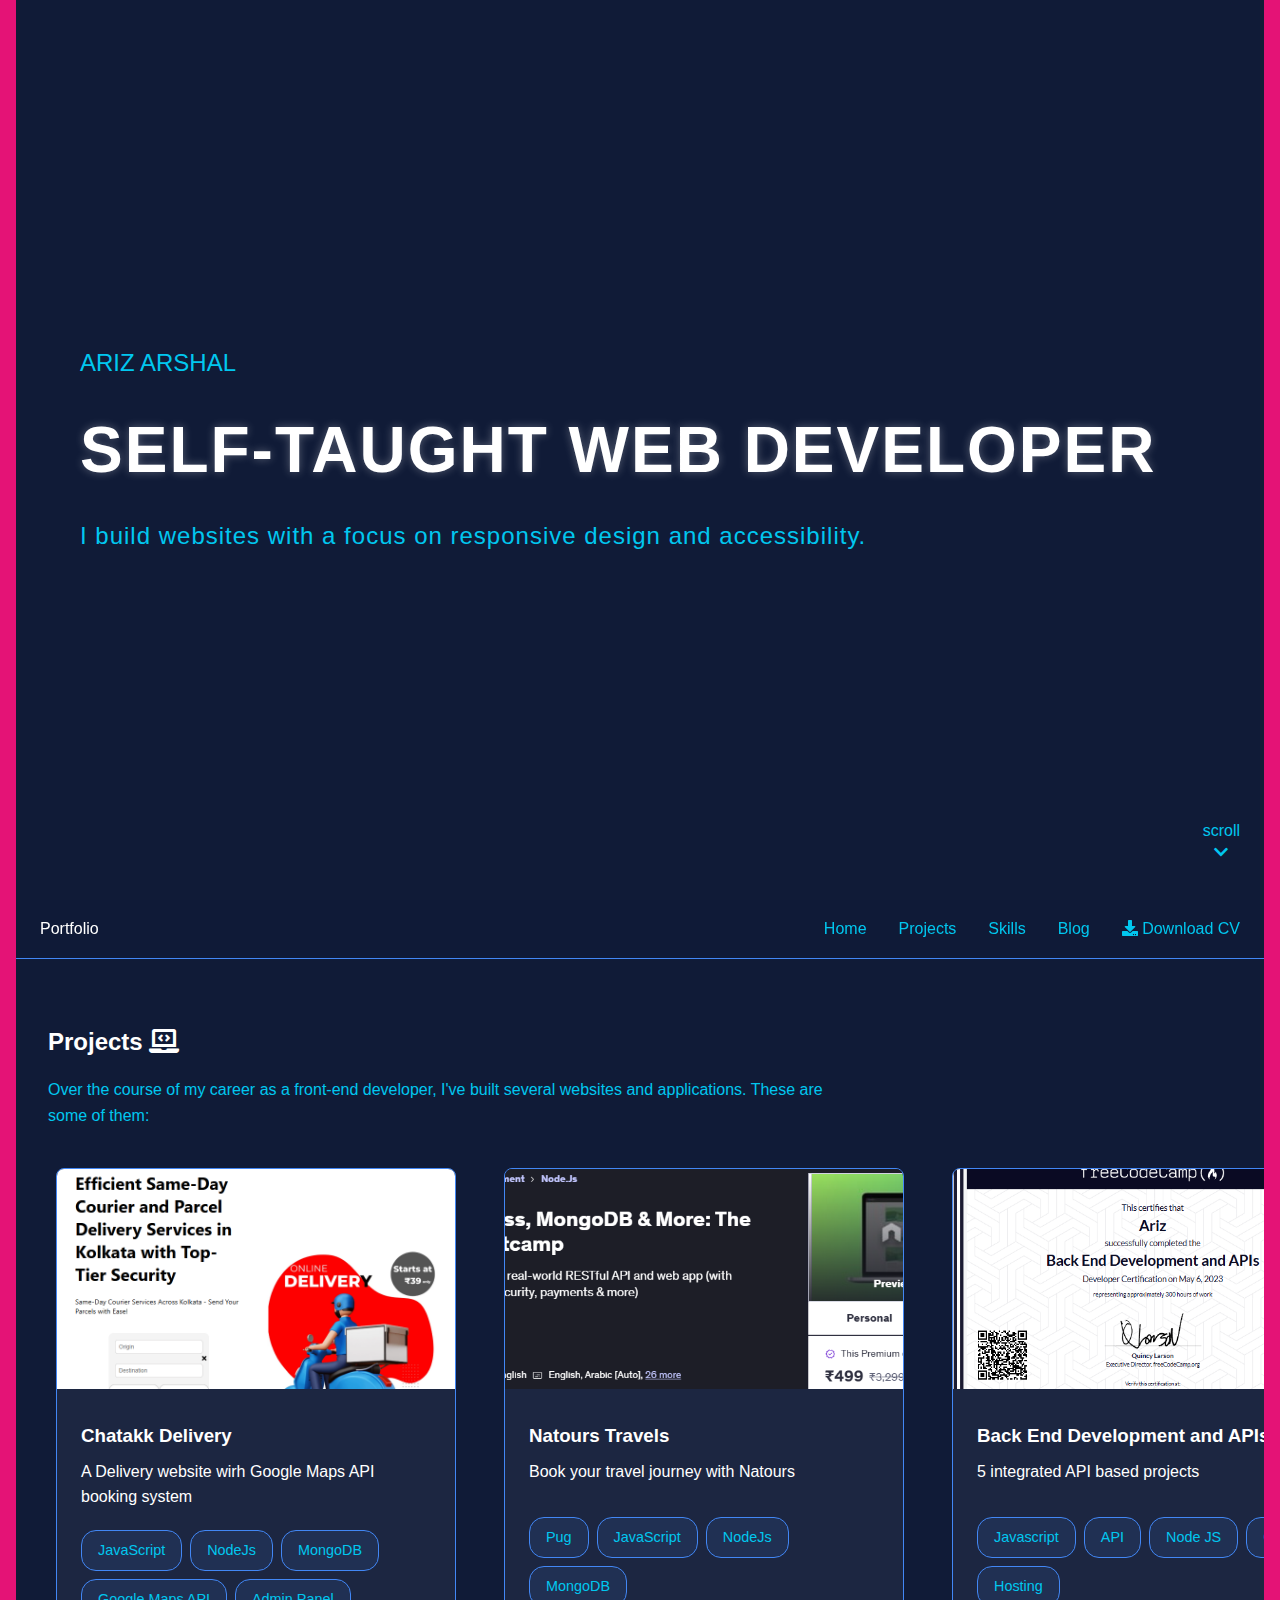
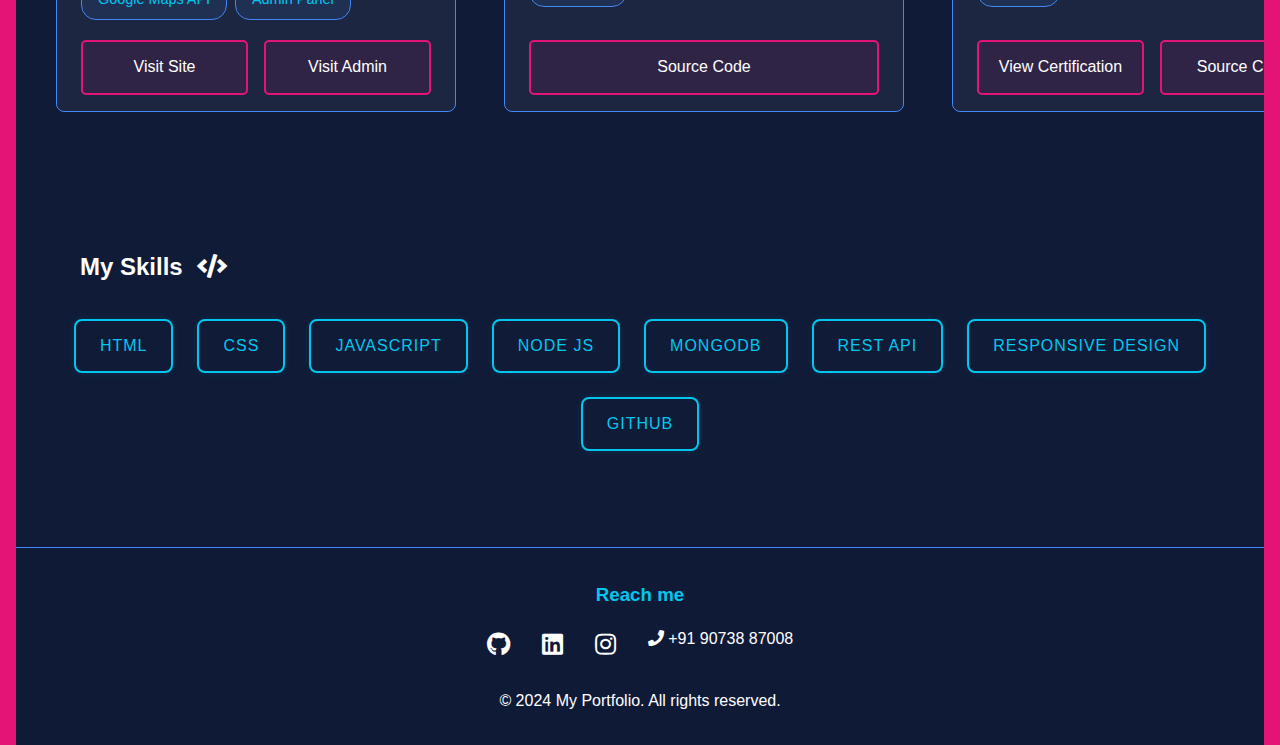
==== index.html @ 85d13f45 "first commit" ====
<!DOCTYPE html>
<html lang="en">
  <head>
    <meta charset="UTF-8" />
    <meta name="viewport" content="width=device-width, initial-scale=1.0" />
    <title>My Portfolio</title>
    <link rel="stylesheet" href="styles.css" />
    <link
      rel="stylesheet"
      href="https://cdnjs.cloudflare.com/ajax/libs/font-awesome/5.15.4/css/all.min.css" />
  </head>
  <body>
    <!-- Hero Section -->
    <section id="home" class="hero">
      <div class="hero-content">
        <span style="color: rgb(1, 199, 239); font-size: 1.5rem"
          >ARIZ ARSHAL</span
        >
        <h1>Self-taught Web Developer</h1>
        <p>
          I build websites with a focus on responsive design and accessibility.
        </p>
      </div>
      <a href="#projects" class="scroll-btn">
        <span>scroll</span>
        <i class="fas fa-chevron-down"></i>
      </a>
    </section>

    <!-- Header Section -->
    <header>
      <nav>
        <div class="logo">Portfolio</div>
        <ul>
          <li><a href="#home">Home</a></li>
          <li><a href="#projects">Projects</a></li>
          <li><a href="#skills">Skills</a></li>
          <li><a href="blog.html" class="blog-btn">Blog</a></li>
          <li><a href="static/ArizArshal_CV.pdf" download class="cv-btn">
            <i class="fas fa-download"></i> Download CV
          </a></li>
        </ul>
      </nav>
    </header>

    <!-- Projects Section -->
    <section id="projects" class="projects">
      <h2>Projects <i class="fas fa-laptop-code"></i></h2>
      <p class="project-subtitle">
        Over the course of my career as a front-end developer, I've built
        several websites and applications. These are some of them:
      </p>
      <div class="project-container">
        <div class="project-grid">
          <!-- First Card -->
          <div class="project-card">
            <img src="static/chatakk.png" alt="Delivery Website" />
            <div class="project-card-content">
              <h3>Chatakk Delivery</h3>
              <p>A Delivery website wirh Google Maps API booking system</p>
              <div class="tech-stack">
                <span>JavaScript</span>
                <span>NodeJs</span>
                <span>MongoDB</span>
                <span>Google Maps API</span>
                <span>Admin Panel</span>
              </div>
              <div class="project-links">
                <a href="https://chatakk.com/" target="_blank">Visit Site</a>
                <a href="https://admin.chatakk.com/" target="_blank">Visit Admin</a>
                <!-- <a href="#" target="_blank">Source Code</a> -->
              </div>
            </div>
          </div>

          <!-- Second Card -->
          <div class="project-card">
            <img src="static/natours.png" alt="Travels Booking Website" />
            <div class="project-card-content">
              <h3>Natours Travels</h3>
              <p>Book your travel journey with Natours</p>
              <div class="tech-stack">
                <span>Pug</span>
                <span>JavaScript</span>
                <span>NodeJs</span>
                <span>MongoDB</span>
              </div>
              <div class="project-links">
                <!-- <a href="#" target="_blank">Visit Site</a> -->
                <a href="https://github.com/arizarshal/Natours--Node-Bootcamp-Project.git" target="_blank">Source Code</a>
              </div>
            </div>
          </div>

          <!-- Third Card -->
          <div class="project-card">
            <img src="static/Freecodecamp Certificate.png" alt="Freecodecamp cerification" />
            <div class="project-card-content">
              <h3>Back End Development and APIs</h3>
              <p>5 integrated API based projects </p>
              <div class="tech-stack">
                <span>Javascript</span>
                <span>API</span>
                <span>Node JS</span>
                <span>Github</span>
                <span>Hosting</span>
              </div>
              <div class="project-links">
                <a href="https://www.freecodecamp.org/certification/arizarshal/back-end-development-and-apis" target="_blank">View Certification</a>
                <a href="https://github.com/arizarshal/fcc-exercise_tracker.git" target="_blank">Source Code</a>
              </div>
            </div>
          </div>

          <!-- Fourth Card -->
          <div class="project-card">
            <img src="static/innovacio.png" alt="Company Website Backend" />
            <div class="project-card-content">
              <h3>Backend and Dashboard</h3>
              <p>
                Real-time Blog post and user management system for the company
              </p>
              <div class="tech-stack">
                <span>Javascript</span>
                <span>NodeJS</span>
                <span>MongoDB</span>
                <span>NginX</span>
                <span>Putty</span>
                <span>Deployment</span>
              </div>
              <div class="project-links">
                <a href="https://www.innovaciotech.com/" target="_blank">Visit Site</a>
                <a href="https://github.com/arizarshal/innovacio_v2.git" target="_blank">Source Code</a>
              </div>
            </div>
          </div>
    </section>

    <!-- Skills Section -->
    <section id="skills" class="skills">
      <h2>My Skills <i class="fas fa-code"></i></h2>
      <div class="skills-grid">
        <button class="skill-btn">HTML</button>
        <button class="skill-btn">CSS</button>
        <button class="skill-btn">JavaScript</button>
        <button class="skill-btn">Node Js</button>
        <button class="skill-btn">MongoDB</button>
        <button class="skill-btn">REST API</button>
        <button class="skill-btn">Responsive Design</button>
        <button class="skill-btn">Github</button>
      </div>
    </section>

    <!-- Remove entire contact section and go straight to footer -->
    <footer>
      <h3>Reach me</h3>
      <div class="footer-socials">
        <a href="https://github.com/arizarshal" target="_blank">
          <i class="fab fa-github"></i>
        </a>
        <a href="https://www.linkedin.com/in/ariz-arshal" target="_blank">
          <i class="fab fa-linkedin"></i>
        </a>
        <a href="https://instagram.com/ariz_marshall" target="_blank">
          <i class="fab fa-instagram"></i>
        </a>
        <div class="phone-container">
          <i class="fas fa-phone"></i>
          <span class="phone-number">+91 90738 87008</span>
        </div>
      </div>
      <p>&copy; 2024 My Portfolio. All rights reserved.</p>
    </footer>
  </body>
</html>
---- styles.css ----
/* Add this at the very top of your CSS file, after the * selector */
html {
  scroll-behavior: smooth;
}

* {
  margin: 0;
  padding: 0;
  box-sizing: border-box;
}


body {
  font-family: Arial, sans-serif;
  line-height: 1.6;
  background-color: rgb(16, 27, 55);
  color: white;
  border-left: 1rem solid rgb(228, 19, 118);
  border-right: 1rem solid rgb(228, 19, 118);
  min-height: 100vh;
}

/* Header Styles */
header {
  background: rgba(16, 27, 55, 0.9);
  backdrop-filter: blur(8px);
  color: white;
  padding: 1rem;
  position: sticky;
  top: 0;
  width: 100%;
  z-index: 1000;
  border-bottom: 1px solid rgb(66, 135, 245);
}

nav {
  display: flex;
  justify-content: space-between;
  align-items: center;
  max-width: 1200px;
  margin: 0 auto;
}

nav ul {
  display: flex;
  list-style: none;
  gap: 2rem;
}

nav ul li a {
  color: rgb(1, 199, 239);
  text-decoration: none;
  padding: 0.5rem 0;
  position: relative;
  transition: all 0.3s ease;
}

nav ul li a::after {
  content: '';
  position: absolute;
  bottom: 0;
  left: 0;
  width: 100%;
  height: 2px;
  background-color: rgb(228, 19, 118);
  transform: scaleX(0);
  transition: transform 0.3s ease;
  box-shadow: 0 0 5px rgb(228, 19, 118);
}

nav ul li a:hover {
  color: white;
  transform: translateY(3px);
}

nav ul li a:hover::after {
  transform: scaleX(1);
}

nav ul li a:hover {
  color: white;
}

/* Hero Section */
.hero {
  background: rgb(16, 27, 55);
  height: 100vh;
  display: flex;
  flex-direction: column;
  justify-content: center;
  padding: 0 4rem;
}

.hero-content {
  display: flex;
  flex-direction: column;
  gap: 1rem;
}

.hero h1 {
  color: white;
  font-size: 4rem;
  text-transform: uppercase;
  letter-spacing: 2px;
  margin: 0;
  padding: 0;
  position: relative;
  text-shadow: 0 0 10px rgba(255, 255, 255, 0.3);
  border: none;
  height: auto;
}

.hero h1::after {
  content: 'Self-taught Front End Developer';
  position: absolute;
  left: 2px;
  top: 2px;
  color: rgb(228, 19, 118);
  z-index: -1;
}

.hero p {
  color: rgb(1, 199, 239);
  font-size: 1.5rem;
  max-width: 800px;
  text-transform: none;
  letter-spacing: 1px;
}

.scroll-btn {
  position: absolute;
  right: 40px;
  bottom: 40px;
  display: flex;
  flex-direction: column;
  align-items: center;
  text-decoration: none;
  color: rgb(1, 199, 239);
  transition: all 0.3s ease;
}

.scroll-btn:hover {
  color: white;
}

/* Footer */
footer {
  background: rgba(16, 27, 55, 0.9);
  border-top: 1px solid rgb(66, 135, 245);
  padding: 2rem;
  text-align: center;
}

footer h3 {
  color: rgb(1, 199, 239);
  margin-bottom: 1rem;
}

.footer-socials {
  display: flex;
  justify-content: center;
  gap: 2rem;
  margin-bottom: 1.5rem;
}

.footer-socials a {
  color: white;
  font-size: 1.5rem;
  transition: all 0.3s ease;
}

.footer-socials a:hover {
  color: rgb(228, 19, 118);
  transform: translateY(-3px);
}


/* Projects Section */
.projects {
  padding: 4rem 2rem;
}

.project-subtitle {
  color: rgb(1, 199, 239);
  margin: 1rem 0 2rem;
  max-width: 800px;
}

.project-container {
  overflow-x: auto;
  padding: 1rem 0;
  margin: 0 -2rem;
  padding: 0 2rem;
}

.project-grid {
  display: flex;
  gap: 3rem;
  padding: 0.5rem;
  min-width: min-content;
}

.project-card {
  background: rgba(255, 255, 255, 0.05);
  border: 1px solid rgb(66, 135, 245);
  border-radius: 8px;
  overflow: hidden;
  transition: all 0.3s ease;
  width: 400px;
  flex-shrink: 0;
}

.project-card img {
  width: 100%;
  height: 220px;
  object-fit: cover;
}

.project-card-content {
  padding: 1.5rem;
  height: calc(100% - 220px);
  display: flex;
  flex-direction: column;
}

.project-card h3 {
  margin-bottom: 0.5rem;
}

.project-card p {
  margin-bottom: 1rem;
}

.tech-stack {
  margin: auto 0 1rem;
  display: flex;
  flex-wrap: wrap;
  gap: 0.5rem;
}

.tech-stack span {
  background: rgba(66, 135, 245, 0.1);
  color: rgb(1, 199, 239);
  padding: 0.5rem 1rem;
  border-radius: 15px;
  font-size: 0.9rem;
  border: 1px solid rgb(66, 135, 245);
  transition: all 0.3s ease;
}

.tech-stack span:hover {
  background: rgba(228, 19, 118, 0.1);
  border-color: rgb(228, 19, 118);
  transform: translateY(-2px);
  box-shadow: 0 0 10px rgba(228, 19, 118, 0.2);
}

/* Project card buttons */
.project-links {
  margin-top: auto;
  display: flex;
  gap: 1rem;
}

.project-links a {
  padding: 0.8rem 1.2rem;
  background: rgba(228, 19, 118, 0.1);
  border: 2px solid rgb(228, 19, 118);
  border-radius: 5px;
  color: white;
  text-decoration: none;
  transition: all 0.3s ease;
  text-align: center;
  flex: 1;
}

.project-links a:hover {
  background: rgb(228, 19, 118);
  transform: translateY(-2px);
  box-shadow: 0 0 15px rgba(228, 19, 118, 0.3);
}

/* Skills buttons */
.skill-btn {
  padding: 1rem 1.5rem;
  background: transparent;
  border: 2px solid rgb(1, 199, 239);
  color: rgb(1, 199, 239);
  border-radius: 8px;
  font-size: 1rem;
  cursor: pointer;
  transition: all 0.3s ease;
  text-transform: uppercase;
  letter-spacing: 1px;
  box-shadow: 0 0 10px rgba(1, 199, 239, 0.1);
}

.skill-btn:hover {
  background: rgba(1, 199, 239, 0.1);
  transform: translateY(-3px);
  box-shadow: 0 0 20px rgba(1, 199, 239, 0.3);
  color: white;
}

.skills-grid {
  display: flex;
  flex-wrap: wrap;
  gap: 1.5rem;
  justify-content: center;
  padding: 2rem 0;
}

.skills {
  padding: 4rem 2rem;
}

.skills h2 {
  margin-left: 2rem;
  /* Matches the Projects section title margin */
  color: rgb(255, 255, 255);
}

.skills h2 i {
  margin-left: 0.5rem;
  color: rgb(255, 255, 255);
}
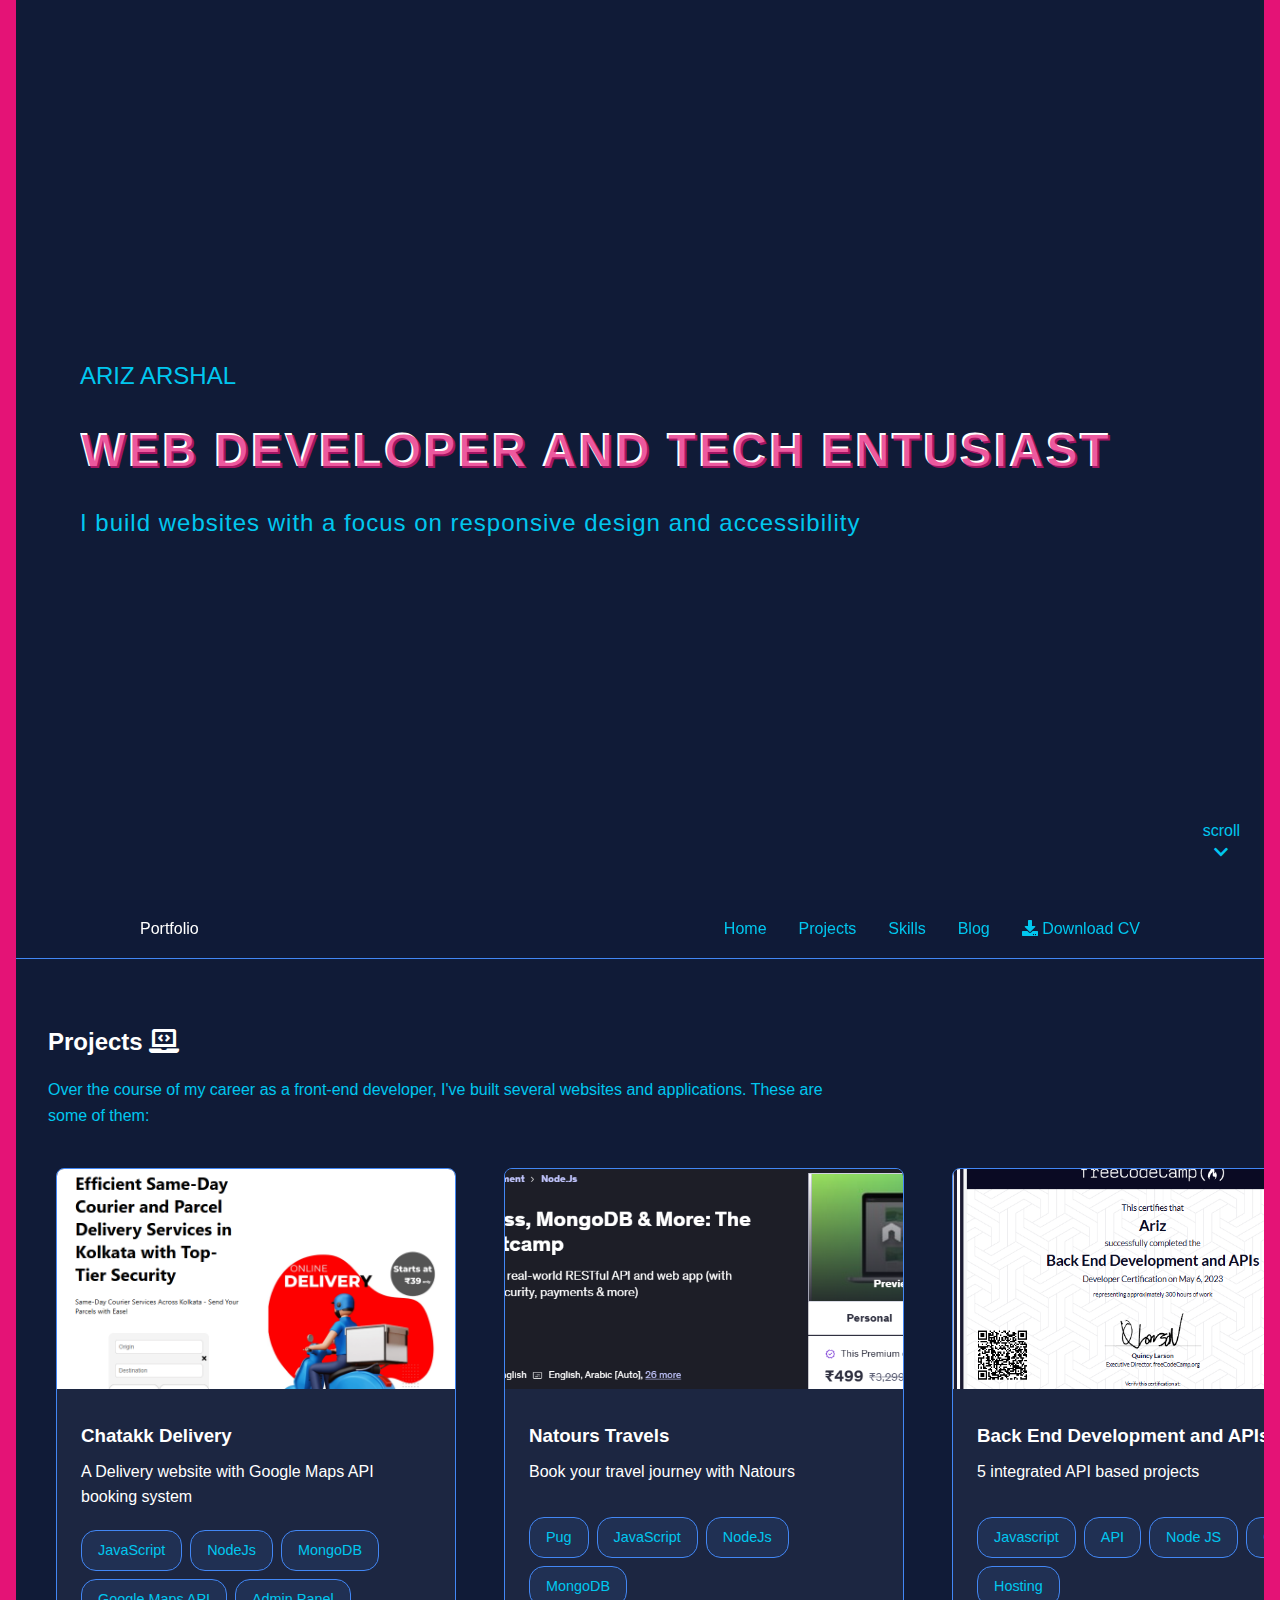
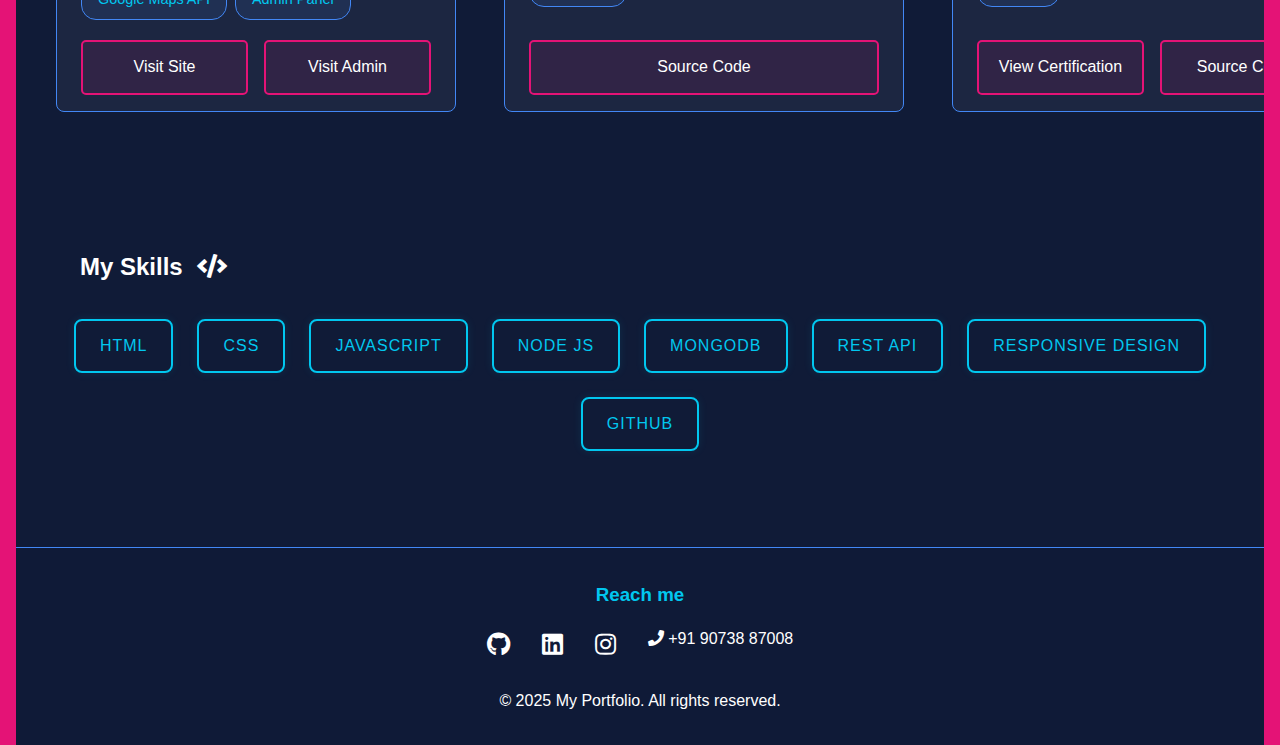
==== commit 0a2792f8: "resolved mobile view and offset of hero section" ====
--- a/index.html
+++ b/index.html
@@ -13,13 +13,9 @@
     <!-- Hero Section -->
     <section id="home" class="hero">
       <div class="hero-content">
-        <span style="color: rgb(1, 199, 239); font-size: 1.5rem"
-          >ARIZ ARSHAL</span
-        >
-        <h1>Self-taught Web Developer</h1>
-        <p>
-          I build websites with a focus on responsive design and accessibility.
-        </p>
+        <span style="color: rgb(1, 199, 239); font-size: 1.5rem">ARIZ ARSHAL</span>
+        <h1 class="typewriter">Web developer and tech entusiast</h1>
+        <p>I build websites with a focus on responsive design and accessibility</p>
       </div>
       <a href="#projects" class="scroll-btn">
         <span>scroll</span>
@@ -31,7 +27,11 @@
     <header>
       <nav>
         <div class="logo">Portfolio</div>
-        <ul>
+        <div class="menu-toggle">
+          <i class="fas fa-bars"></i>
+          <i class="fas fa-times"></i>
+        </div>
+        <ul class="nav-links">
           <li><a href="#home">Home</a></li>
           <li><a href="#projects">Projects</a></li>
           <li><a href="#skills">Skills</a></li>
@@ -57,7 +57,7 @@
             <img src="static/chatakk.png" alt="Delivery Website" />
             <div class="project-card-content">
               <h3>Chatakk Delivery</h3>
-              <p>A Delivery website wirh Google Maps API booking system</p>
+              <p>A Delivery website with Google Maps API booking system</p>
               <div class="tech-stack">
                 <span>JavaScript</span>
                 <span>NodeJs</span>
@@ -169,7 +169,24 @@
           <span class="phone-number">+91 90738 87008</span>
         </div>
       </div>
-      <p>&copy; 2024 My Portfolio. All rights reserved.</p>
+      <p>&copy; 2025 My Portfolio. All rights reserved.</p>
     </footer>
+    <script>
+        const menuToggle = document.querySelector('.menu-toggle');
+        const navLinks = document.querySelector('.nav-links');
+    
+        menuToggle.addEventListener('click', () => {
+          menuToggle.classList.toggle('active');
+          navLinks.classList.toggle('active');
+        });
+    
+        // Close menu when clicking a link
+        document.querySelectorAll('.nav-links a').forEach(link => {
+          link.addEventListener('click', () => {
+            menuToggle.classList.remove('active');
+            navLinks.classList.remove('active');
+          });
+        });
+      </script>
   </body>
 </html>
--- a/styles.css
+++ b/styles.css
@@ -37,13 +37,14 @@
   display: flex;
   justify-content: space-between;
   align-items: center;
-  max-width: 1200px;
+  max-width: 1000px;
   margin: 0 auto;
 }
 
 nav ul {
   display: flex;
   list-style: none;
+  /* gap: min(2rem, 10%); */
   gap: 2rem;
 }
 
@@ -60,6 +61,7 @@
   position: absolute;
   bottom: 0;
   left: 0;
+  /* This should always be 100% */
   width: 100%;
   height: 2px;
   background-color: rgb(228, 19, 118);
@@ -97,26 +99,85 @@
   gap: 1rem;
 }
 
+.typewriter {
+  overflow: hidden;
+  border-right: 3px solid rgb(228, 19, 118);
+  white-space: nowrap;
+  margin: 0;
+  animation:
+    typing 3.5s steps(40, end),
+    blink-caret 0.75s step-end infinite;
+}
+
+@keyframes typing {
+  from {
+    width: 0
+  }
+
+  to {
+    width: 100%
+  }
+}
+
+@keyframes blink-caret {
+
+  from,
+  to {
+    border-color: transparent
+  }
+
+  50% {
+    border-color: rgb(228, 19, 118)
+  }
+}
+
+/* Update existing hero h1 styles */
 .hero h1 {
   color: white;
-  font-size: 4rem;
+  font-size: 3rem;
   text-transform: uppercase;
   letter-spacing: 2px;
   margin: 0;
   padding: 0;
   position: relative;
-  text-shadow: 0 0 10px rgba(255, 255, 255, 0.3);
+  text-shadow: none;
   border: none;
   height: auto;
+  z-index: 1;
+  width: 100%;
+  /* Added for typewriter effect */
+}
+
+/* Adjust for mobile */
+@media screen and (max-width: 768px) {
+  .typewriter {
+    white-space: normal;
+    border-right: none;
+    animation: typing 3.5s steps(40, end);
+  }
 }
 
 .hero h1::after {
-  content: 'Self-taught Front End Developer';
+  content: 'Web developer and tech entusiast';
   position: absolute;
   left: 2px;
   top: 2px;
   color: rgb(228, 19, 118);
-  z-index: -1;
+  z-index: 0;
+  /* Changed from -1 to 0 */
+  width: 100%;
+  text-shadow: none;
+  opacity: 0.7;
+  font-size: inherit;
+  text-transform: uppercase;
+  letter-spacing: inherit;
+}
+
+@media screen and (max-width: 768px) {
+  .hero h1::after {
+    left: 2px;
+    top: 2px;
+  }
 }
 
 .hero p {
@@ -323,4 +384,144 @@
 .skills h2 i {
   margin-left: 0.5rem;
   color: rgb(255, 255, 255);
+}
+
+
+/* Responsive Design */
+@media screen and (max-width: 768px) {
+
+  /* Header/Navigation */
+  nav {
+    flex-direction: column;
+    gap: 1rem;
+    padding: 1rem;
+  }
+
+  nav ul {
+    flex-direction: column;
+    align-items: center;
+    gap: 1rem;
+  }
+
+  /* Hero Section */
+  .hero {
+    padding: 2rem;
+    text-align: center;
+    height: auto;
+    min-height: 100vh;
+  }
+
+  .hero h1 {
+    font-size: 2.5rem;
+  }
+
+  .hero p {
+    font-size: 1.2rem;
+  }
+
+  /* Projects Section */
+  .project-container {
+    margin: 0;
+    padding: 0 1rem;
+  }
+
+  .project-card {
+    width: 300px;
+  }
+
+  .project-card img {
+    height: 180px;
+  }
+
+  .tech-stack {
+    justify-content: center;
+  }
+
+  .project-links {
+    flex-direction: column;
+  }
+
+  /* Skills Section */
+  .skills {
+    padding: 2rem 1rem;
+  }
+
+  .skills-grid {
+    gap: 1rem;
+  }
+
+  .skill-btn {
+    padding: 0.8rem 1.2rem;
+    width: 45%;
+  }
+
+  /* Footer */
+  .footer-socials {
+    flex-wrap: wrap;
+    gap: 1.5rem;
+  }
+
+  /* Body borders */
+  body {
+    border-left: 0.5rem solid rgb(228, 19, 118);
+    border-right: 0.5rem solid rgb(228, 19, 118);
+  }
+}
+
+/* Extra small devices */
+@media screen and (max-width: 480px) {
+  .hero h1 {
+    font-size: 2rem;
+  }
+
+  .project-card {
+    width: 280px;
+  }
+
+  .skill-btn {
+    width: 100%;
+  }
+}
+
+
+/* Add these new styles */
+.menu-toggle {
+  display: none;
+  cursor: pointer;
+  font-size: 1.5rem;
+  color: rgb(1, 199, 239);
+}
+
+.menu-toggle .fa-times {
+  display: none;
+}
+
+/* Update media query */
+@media screen and (max-width: 768px) {
+  .menu-toggle {
+    display: block;
+    position: absolute;
+    right: 2rem;
+    top: 1rem;
+  }
+
+  .nav-links {
+    display: none;
+    width: 100%;
+    text-align: center;
+    padding: 1rem 0;
+  }
+
+  .nav-links.active {
+    display: flex;
+  }
+
+  .menu-toggle.active .fa-bars {
+    display: none;
+  }
+
+  .menu-toggle.active .fa-times {
+    display: block;
+    color: rgb(228, 19, 118);
+  }
 }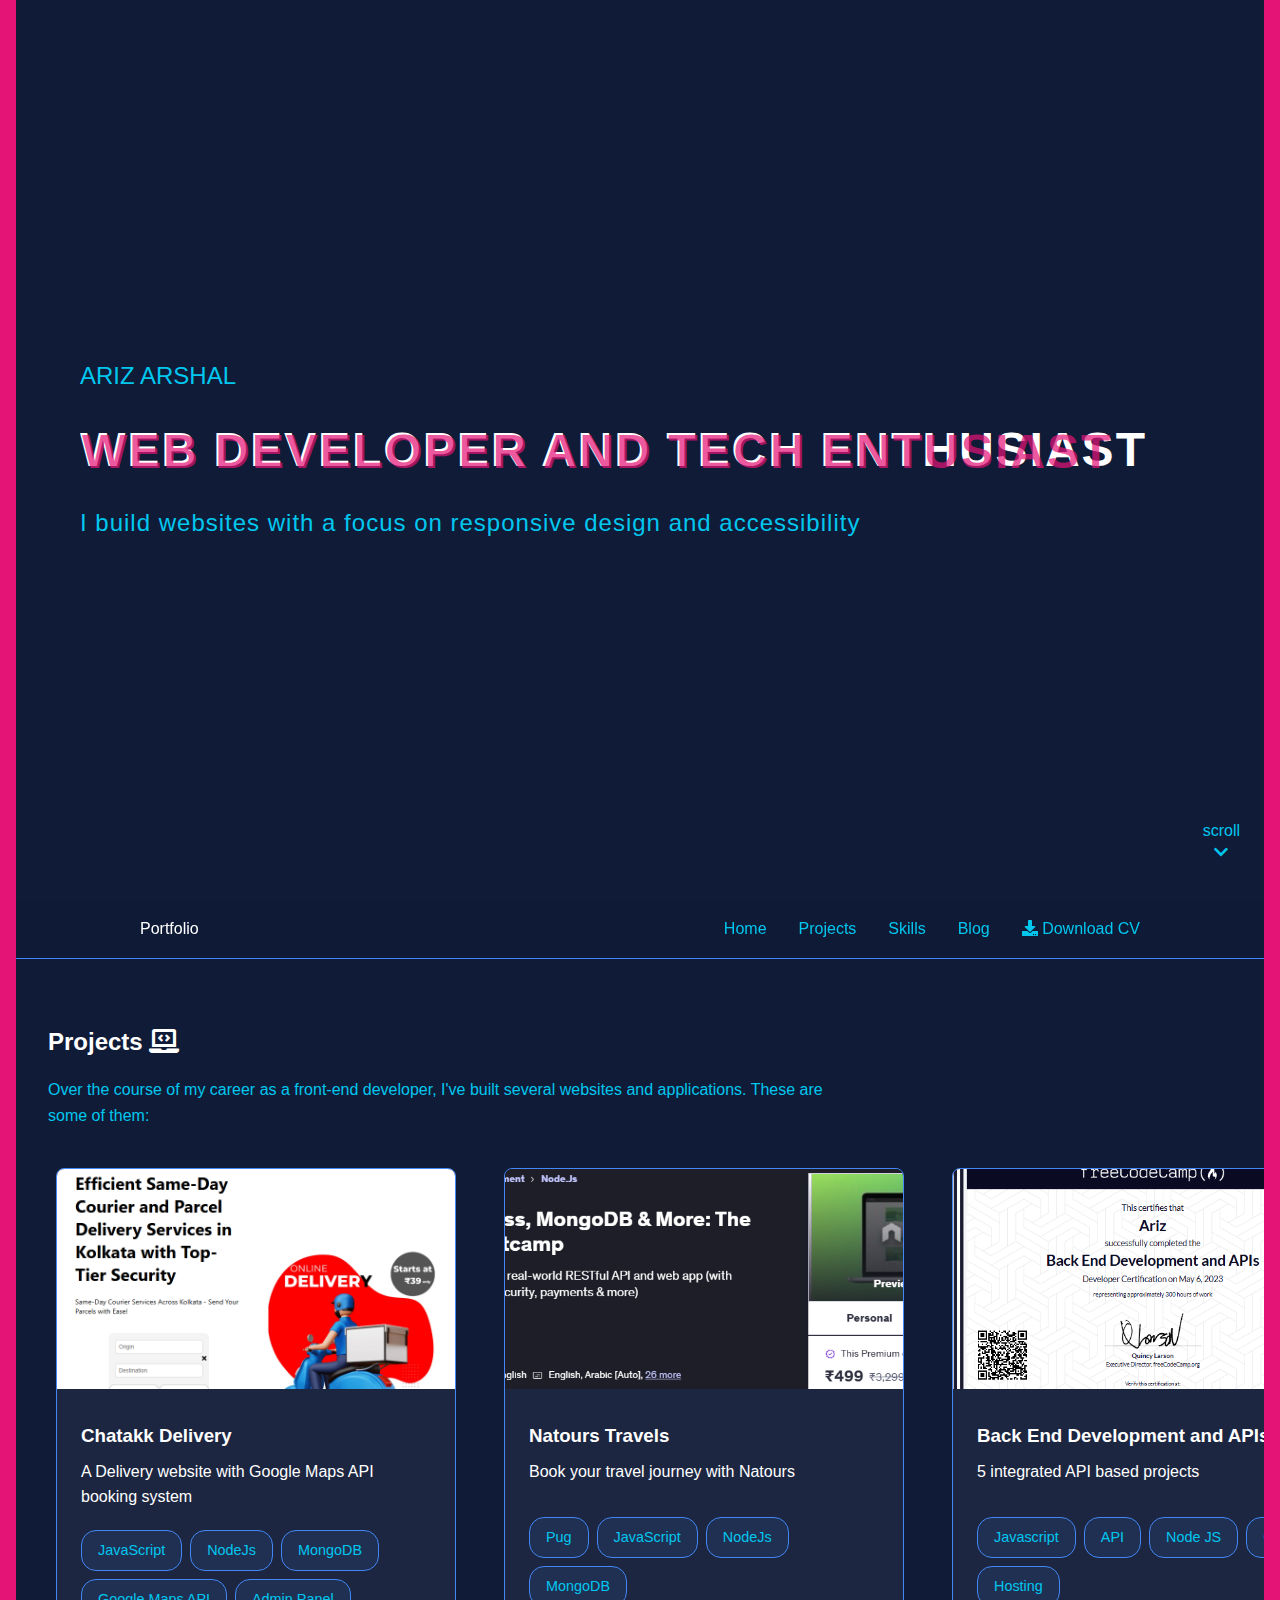
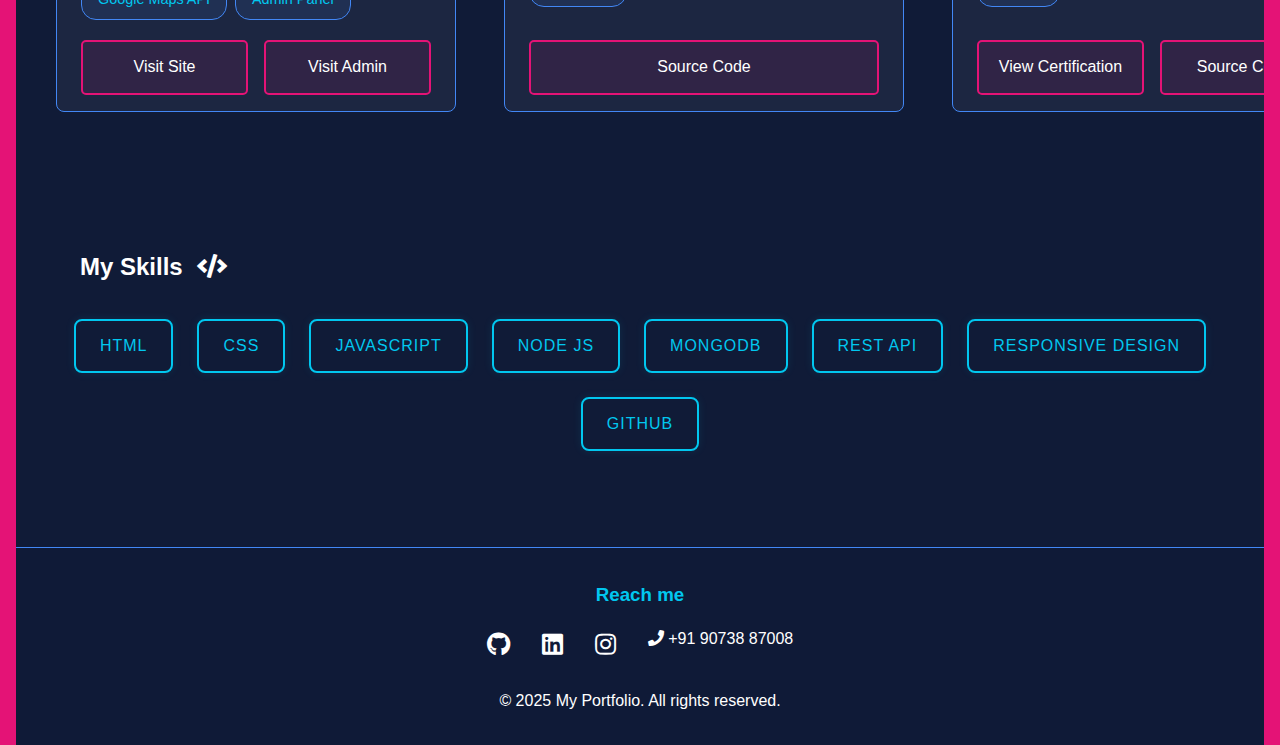
==== commit 8391972a: "updated some typo" ====
--- a/index.html
+++ b/index.html
@@ -14,7 +14,7 @@
     <section id="home" class="hero">
       <div class="hero-content">
         <span style="color: rgb(1, 199, 239); font-size: 1.5rem">ARIZ ARSHAL</span>
-        <h1 class="typewriter">Web developer and tech entusiast</h1>
+        <h1 class="typewriter">Web developer and tech enthusiast</h1>
         <p>I build websites with a focus on responsive design and accessibility</p>
       </div>
       <a href="#projects" class="scroll-btn">
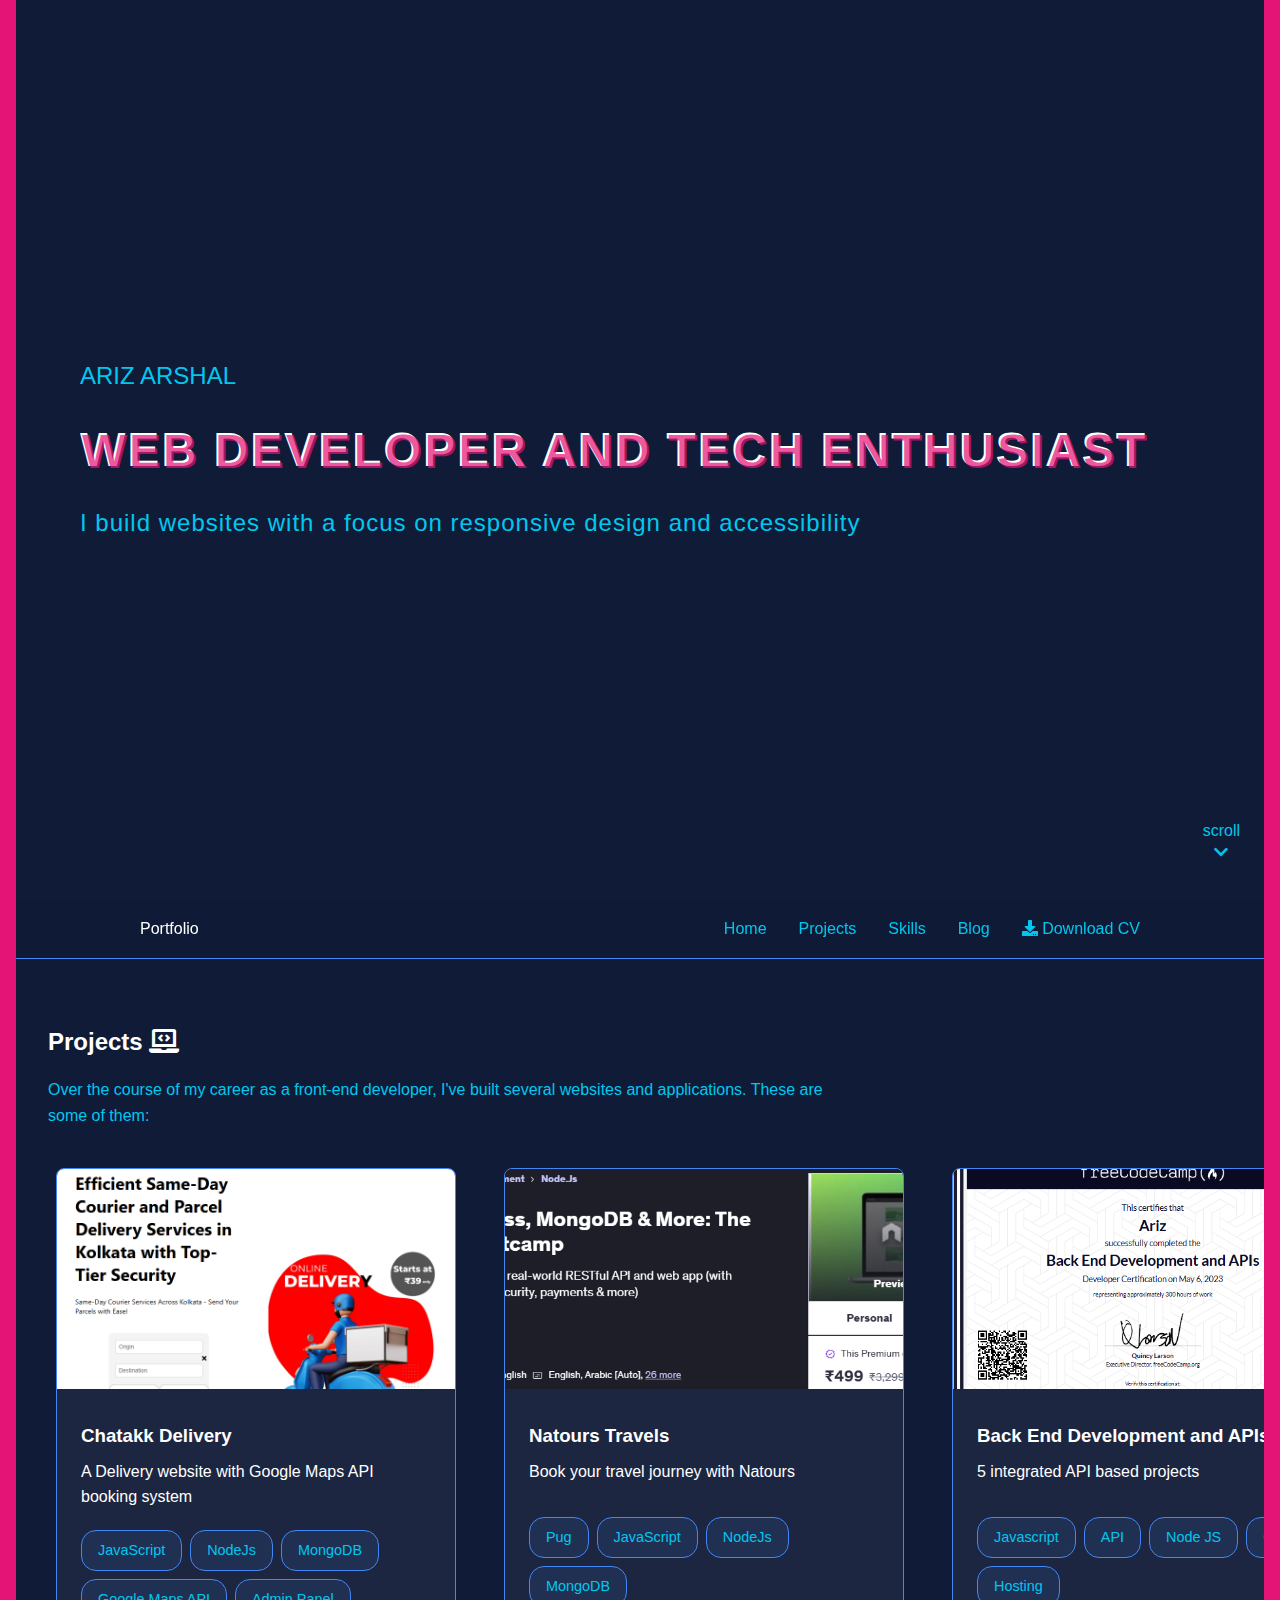
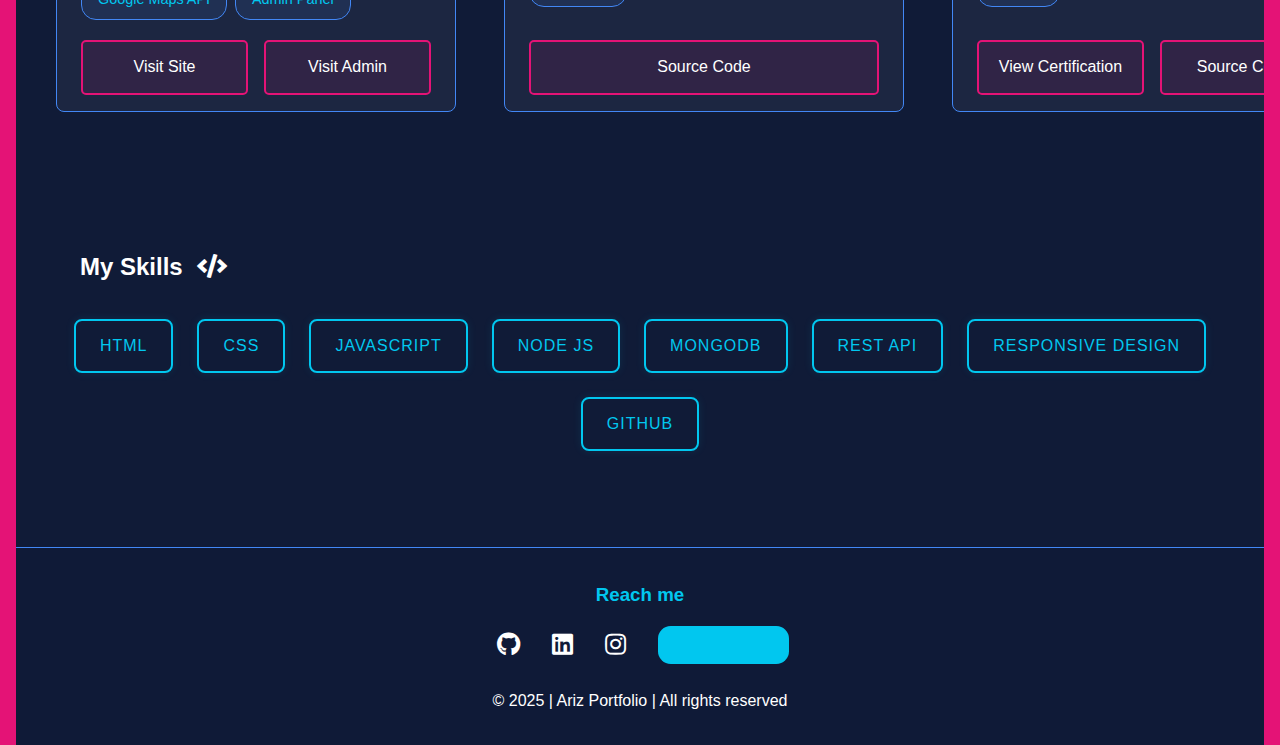
==== commit c2cecf11: "updated blog page" ====
--- a/index.html
+++ b/index.html
@@ -3,7 +3,7 @@
   <head>
     <meta charset="UTF-8" />
     <meta name="viewport" content="width=device-width, initial-scale=1.0" />
-    <title>My Portfolio</title>
+    <title>Ariz Arshal</title>
     <link rel="stylesheet" href="styles.css" />
     <link
       rel="stylesheet"
@@ -134,7 +134,45 @@
               </div>
             </div>
           </div>
-    </section>
+
+     <!-- Fifth Card -->
+     <div class="project-card">
+      <img src="static/Fullstack.png" alt="Full Stack Web Development Certificate" />
+      <div class="project-card-content">
+        <h3>Full Stack Web Dev. Certificate</h3>
+        <p>Full stack web project</p>
+        <div class="tech-stack">
+          <span>HTML5</span>
+          <span>CSS</span>
+          <span>Javascript</span>
+          <span>NodeJS</span>
+          <span>MongoDB</span>
+        </div>
+        <div class="project-links">
+          <a href="#" class="view-certificate" data-img="static/Fullstack.png">View</a>
+        </div>
+      </div>
+    </div>
+
+ <!-- Sixth Card -->
+ <div class="project-card">
+  <img src="static/Networking.png" alt="Networking Certificate" />
+  <div class="project-card-content">
+    <h3>Networking and Cloud (Basics)</h3>
+    <p>Theory and working principles of Cloud and Networking</p>
+    <div class="tech-stack">
+      <span>Cloud Fundamentals</span>
+      <span>Virtualization</span>
+      <span>SDN</span>
+      <span>Openstack</span>
+      <span>Kubernetes</span>
+    </div>
+    <div class="project-links">
+      <a href="#" class="view-certificate" data-img="static/Networking.png">View</a>
+    </div>
+  </div>
+</div>
+</section>
 
     <!-- Skills Section -->
     <section id="skills" class="skills">
@@ -164,13 +202,27 @@
         <a href="https://instagram.com/ariz_marshall" target="_blank">
           <i class="fab fa-instagram"></i>
         </a>
-        <div class="phone-container">
-          <i class="fas fa-phone"></i>
-          <span class="phone-number">+91 90738 87008</span>
-        </div>
-      </div>
-      <p>&copy; 2025 My Portfolio. All rights reserved.</p>
+        <!-- <div class="phone-container"> -->
+          <label class="telegram-blur">
+            <input type="checkbox" class="blur-toggle" hidden>
+            <span class="blur-content">+91 90738 87008</span>
+            <span class="blur-overlay"></span>
+          </label>
+
+
+          <!-- <i class="fas fa-phone"></i>
+          <span class="phone-number">+91 90738 87008</span> -->
+        <!-- </div> -->
+      </div>
+      <p>&copy; 2025 | Ariz Portfolio | All rights reserved</p>
     </footer>
+
+    <!-- Add this popup container -->
+    <div class="image-popup" id="imagePopup">
+      <span class="close-popup">&times;</span>
+      <img src="" alt="Certificate" id="popupImage">
+    </div>
+
     <script>
         const menuToggle = document.querySelector('.menu-toggle');
         const navLinks = document.querySelector('.nav-links');
@@ -190,3 +242,31 @@
       </script>
   </body>
 </html>
+
+<script>
+  const imagePopup = document.getElementById('imagePopup');
+  const popupImage = document.getElementById('popupImage');
+  const closePopup = document.querySelector('.close-popup');
+
+  document.querySelectorAll('.view-certificate').forEach(button => {
+    button.addEventListener('click', (e) => {
+      e.preventDefault();
+      const imgSrc = button.getAttribute('data-img');
+      popupImage.src = imgSrc;
+      imagePopup.classList.add('active');
+      document.body.style.overflow = 'hidden';
+    });
+  });
+
+  closePopup.addEventListener('click', () => {
+    imagePopup.classList.remove('active');
+    document.body.style.overflow = 'auto';
+  });
+
+  imagePopup.addEventListener('click', (e) => {
+    if (e.target === imagePopup) {
+      imagePopup.classList.remove('active');
+      document.body.style.overflow = 'auto';
+    }
+  });
+</script>
--- a/styles.css
+++ b/styles.css
@@ -158,7 +158,7 @@
 }
 
 .hero h1::after {
-  content: 'Web developer and tech entusiast';
+  content: 'Web developer and tech enthusiast';
   position: absolute;
   left: 2px;
   top: 2px;
@@ -484,7 +484,6 @@
 }
 
 
-/* Add these new styles */
 .menu-toggle {
   display: none;
   cursor: pointer;
@@ -495,6 +494,41 @@
 .menu-toggle .fa-times {
   display: none;
 }
+
+/* telegram type blur in phone number */
+.telegram-blur {
+  position: relative;
+  display: inline-block;
+  cursor: pointer;
+}
+
+.blur-overlay {
+  position: absolute;
+  top: 0;
+  left: 0;
+  width: 105%;
+  height: 100%;
+  /* background: rgb(228, 19, 118); */
+  backdrop-filter: blur(6px);
+  transition: all 0.3s ease;
+  border-radius: 0.8rem;
+  background: linear-gradient(-45deg, rgb(1, 199, 239) 40%, rgb(228, 19, 118), rgb(1, 199, 239) 60%);
+  background-size: 300%;
+  background-position-x: 100%;
+  animation: shimmer 1.5s infinite linear;
+}
+
+@keyframes shimmer {
+  to {
+    background-position-x: 0%
+  }
+}
+
+.blur-toggle:checked~.blur-overlay {
+  opacity: 0;
+  pointer-events: none;
+}
+
 
 /* Update media query */
 @media screen and (max-width: 768px) {
@@ -524,4 +558,44 @@
     display: block;
     color: rgb(228, 19, 118);
   }
+}
+
+.image-popup {
+  display: none;
+  position: fixed;
+  top: 0;
+  left: 0;
+  width: 100%;
+  height: 100%;
+  background: rgba(16, 27, 55, 0.95);
+  z-index: 1001;
+  justify-content: center;
+  align-items: center;
+}
+
+.image-popup.active {
+  display: flex;
+}
+
+.image-popup img {
+  max-width: 90%;
+  max-height: 90vh;
+  object-fit: contain;
+  border-radius: 8px;
+  box-shadow: 0 0 20px rgba(1, 199, 239, 0.3);
+}
+
+.close-popup {
+  position: absolute;
+  top: 20px;
+  right: 30px;
+  font-size: 2rem;
+  color: rgb(228, 19, 118);
+  cursor: pointer;
+  transition: all 0.3s ease;
+}
+
+.close-popup:hover {
+  color: rgb(1, 199, 239);
+  transform: scale(1.1);
 }